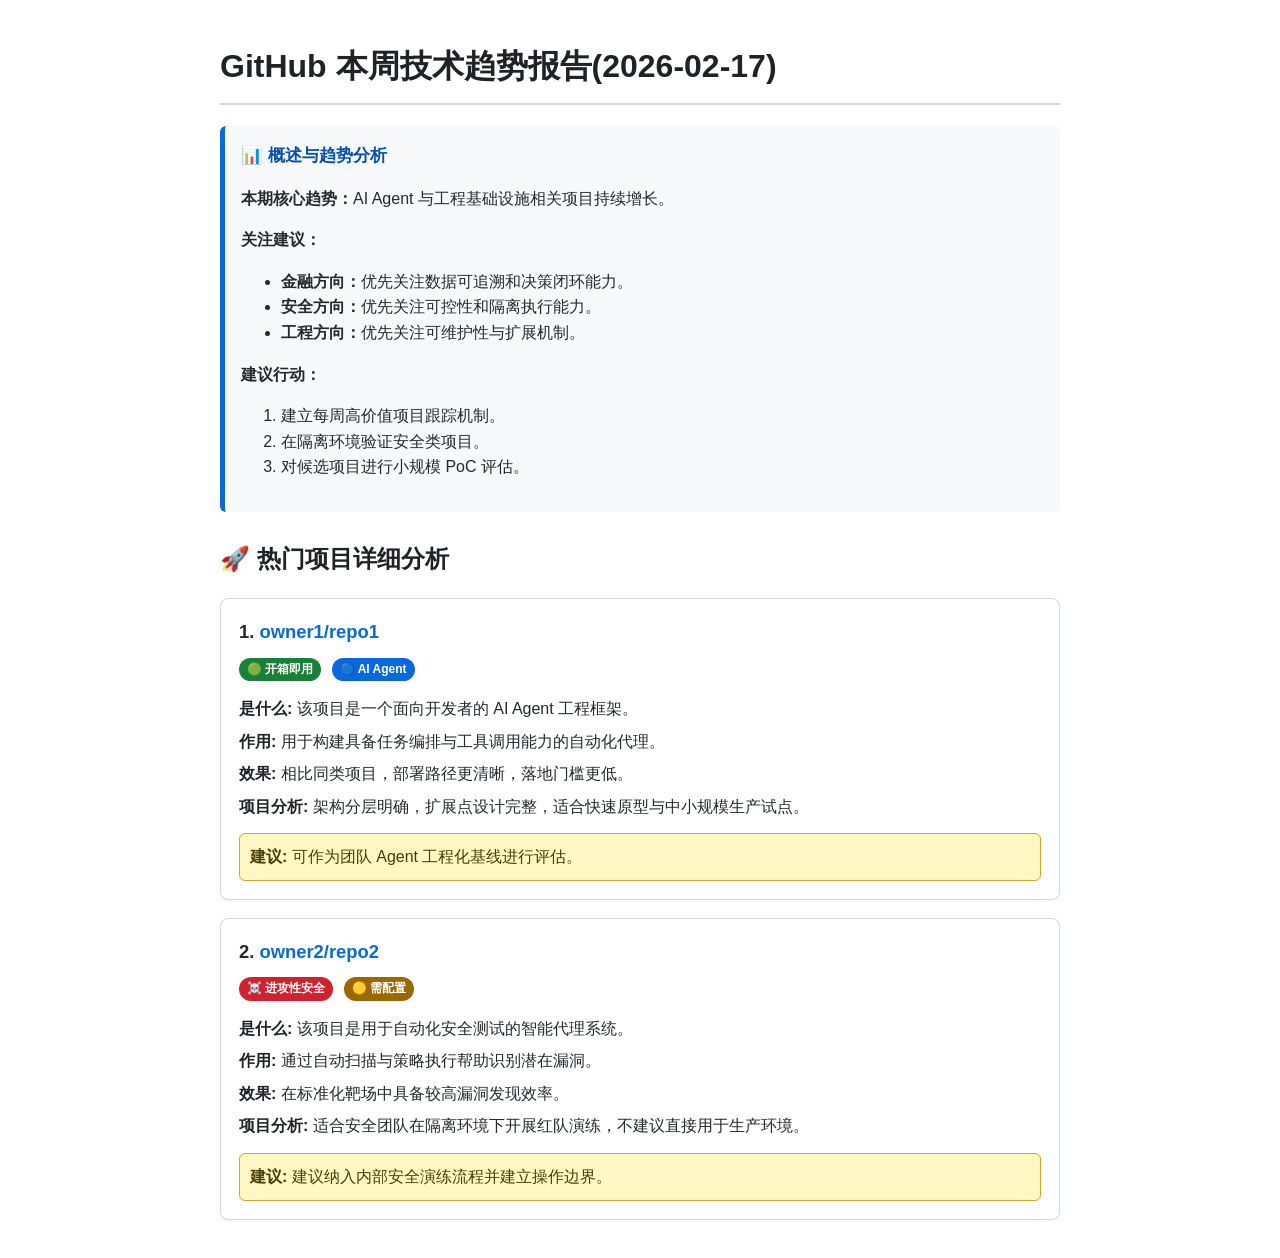
==== automation-skills/github-trending/references/example_report.html @ 57ceb069 "chore: update github trending skill package" ====
<!DOCTYPE html>
<html lang="zh-CN">
<head>
    <meta charset="UTF-8">
    <meta name="viewport" content="width=device-width, initial-scale=1.0">
    <title>GitHub 本周技术趋势报告(2026-02-17)</title>
    <style>
        body { font-family: -apple-system, BlinkMacSystemFont, "Segoe UI", Roboto, Helvetica, Arial, sans-serif; line-height: 1.6; color: #24292f; max-width: 840px; margin: 0 auto; padding: 20px; }
        h1 { color: #1f2328; border-bottom: 2px solid #d1d9e0; padding-bottom: 10px; }
        h2 { margin-top: 28px; color: #1f2328; }
        .overview-section { background-color: #f6f8fa; border-left: 5px solid #0969da; padding: 16px; margin-bottom: 26px; border-radius: 6px; }
        .overview-title { font-weight: 700; font-size: 1.08em; color: #0550ae; margin-bottom: 8px; }
        .repo-card { background: #fff; border: 1px solid #d0d7de; border-radius: 8px; padding: 18px; margin-bottom: 18px; box-shadow: 0 1px 2px rgba(27,31,36,0.06); }
        .repo-title { font-size: 1.15em; font-weight: 700; margin-bottom: 8px; }
        .repo-title a { color: #0969da; text-decoration: none; }
        .repo-title a:hover { text-decoration: underline; }
        .tag { display: inline-block; padding: 2px 8px; border-radius: 999px; font-size: 12px; font-weight: 700; margin-right: 6px; margin-bottom: 8px; color: #fff; }
        .tag-green { background-color: #1a7f37; }
        .tag-yellow { background-color: #9a6700; }
        .tag-red { background-color: #cf222e; }
        .tag-blue { background-color: #0969da; }
        .tag-purple { background-color: #8250df; }
        .tag-gray { background-color: #57606a; }
        .detail-row { margin-top: 7px; }
        .label { font-weight: 700; color: #1f2328; }
        .suggestion-box { background-color: #fff8c5; border: 1px solid #d4a72c; border-radius: 6px; padding: 10px; margin-top: 14px; color: #4d3d00; }
    </style>
</head>
<body>

    <h1>GitHub 本周技术趋势报告(2026-02-17)</h1>

    <div class="overview-section">
        <div class="overview-title">📊 概述与趋势分析</div>
        <p><strong>本期核心趋势：</strong>AI Agent 与工程基础设施相关项目持续增长。</p>
        <p><strong>关注建议：</strong></p>
        <ul>
            <li><strong>金融方向：</strong>优先关注数据可追溯和决策闭环能力。</li>
            <li><strong>安全方向：</strong>优先关注可控性和隔离执行能力。</li>
            <li><strong>工程方向：</strong>优先关注可维护性与扩展机制。</li>
        </ul>
        <p><strong>建议行动：</strong></p>
        <ol>
            <li>建立每周高价值项目跟踪机制。</li>
            <li>在隔离环境验证安全类项目。</li>
            <li>对候选项目进行小规模 PoC 评估。</li>
        </ol>
    </div>

    <h2>🚀 热门项目详细分析</h2>

    <div class="repo-card">
        <div class="repo-title">1. <a href="https://github.com/owner1/repo1">owner1/repo1</a></div>
        <div>
            <span class="tag tag-green">🟢 开箱即用</span>
            <span class="tag tag-blue">🔵 AI Agent</span>
        </div>
        <div class="detail-row"><span class="label">是什么:</span> 该项目是一个面向开发者的 AI Agent 工程框架。</div>
        <div class="detail-row"><span class="label">作用:</span> 用于构建具备任务编排与工具调用能力的自动化代理。</div>
        <div class="detail-row"><span class="label">效果:</span> 相比同类项目，部署路径更清晰，落地门槛更低。</div>
        <div class="detail-row"><span class="label">项目分析:</span> 架构分层明确，扩展点设计完整，适合快速原型与中小规模生产试点。</div>
        <div class="suggestion-box"><strong>建议:</strong> 可作为团队 Agent 工程化基线进行评估。</div>
    </div>

    <div class="repo-card">
        <div class="repo-title">2. <a href="https://github.com/owner2/repo2">owner2/repo2</a></div>
        <div>
            <span class="tag tag-red">☠️ 进攻性安全</span>
            <span class="tag tag-yellow">🟡 需配置</span>
        </div>
        <div class="detail-row"><span class="label">是什么:</span> 该项目是用于自动化安全测试的智能代理系统。</div>
        <div class="detail-row"><span class="label">作用:</span> 通过自动扫描与策略执行帮助识别潜在漏洞。</div>
        <div class="detail-row"><span class="label">效果:</span> 在标准化靶场中具备较高漏洞发现效率。</div>
        <div class="detail-row"><span class="label">项目分析:</span> 适合安全团队在隔离环境下开展红队演练，不建议直接用于生产环境。</div>
        <div class="suggestion-box"><strong>建议:</strong> 建议纳入内部安全演练流程并建立操作边界。</div>
    </div>

</body>
</html>
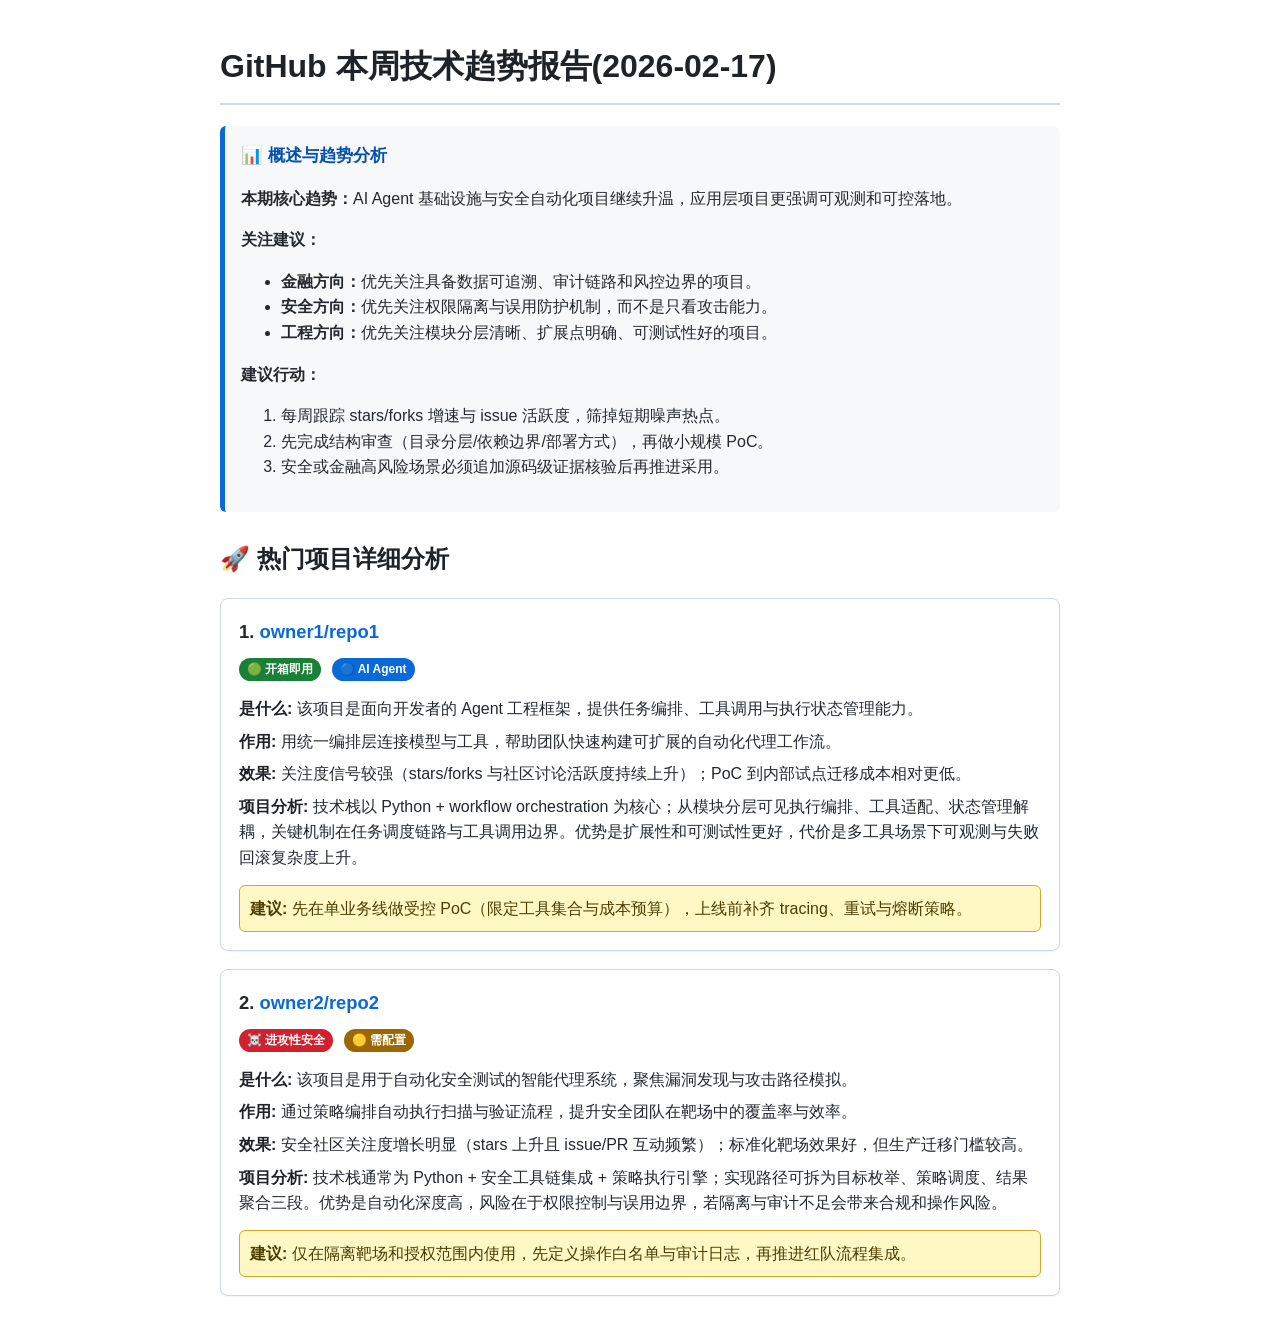
==== commit 8482db04: "refactor: streamline GitHub Trending report generation and validation processes" ====
--- a/automation-skills/github-trending/references/example_report.html
+++ b/automation-skills/github-trending/references/example_report.html
@@ -32,18 +32,18 @@
 
     <div class="overview-section">
         <div class="overview-title">📊 概述与趋势分析</div>
-        <p><strong>本期核心趋势：</strong>AI Agent 与工程基础设施相关项目持续增长。</p>
+        <p><strong>本期核心趋势：</strong>AI Agent 基础设施与安全自动化项目继续升温，应用层项目更强调可观测和可控落地。</p>
         <p><strong>关注建议：</strong></p>
         <ul>
-            <li><strong>金融方向：</strong>优先关注数据可追溯和决策闭环能力。</li>
-            <li><strong>安全方向：</strong>优先关注可控性和隔离执行能力。</li>
-            <li><strong>工程方向：</strong>优先关注可维护性与扩展机制。</li>
+            <li><strong>金融方向：</strong>优先关注具备数据可追溯、审计链路和风控边界的项目。</li>
+            <li><strong>安全方向：</strong>优先关注权限隔离与误用防护机制，而不是只看攻击能力。</li>
+            <li><strong>工程方向：</strong>优先关注模块分层清晰、扩展点明确、可测试性好的项目。</li>
         </ul>
         <p><strong>建议行动：</strong></p>
         <ol>
-            <li>建立每周高价值项目跟踪机制。</li>
-            <li>在隔离环境验证安全类项目。</li>
-            <li>对候选项目进行小规模 PoC 评估。</li>
+            <li>每周跟踪 stars/forks 增速与 issue 活跃度，筛掉短期噪声热点。</li>
+            <li>先完成结构审查（目录分层/依赖边界/部署方式），再做小规模 PoC。</li>
+            <li>安全或金融高风险场景必须追加源码级证据核验后再推进采用。</li>
         </ol>
     </div>
 
@@ -55,11 +55,11 @@
             <span class="tag tag-green">🟢 开箱即用</span>
             <span class="tag tag-blue">🔵 AI Agent</span>
         </div>
-        <div class="detail-row"><span class="label">是什么:</span> 该项目是一个面向开发者的 AI Agent 工程框架。</div>
-        <div class="detail-row"><span class="label">作用:</span> 用于构建具备任务编排与工具调用能力的自动化代理。</div>
-        <div class="detail-row"><span class="label">效果:</span> 相比同类项目，部署路径更清晰，落地门槛更低。</div>
-        <div class="detail-row"><span class="label">项目分析:</span> 架构分层明确，扩展点设计完整，适合快速原型与中小规模生产试点。</div>
-        <div class="suggestion-box"><strong>建议:</strong> 可作为团队 Agent 工程化基线进行评估。</div>
+        <div class="detail-row"><span class="label">是什么:</span> 该项目是面向开发者的 Agent 工程框架，提供任务编排、工具调用与执行状态管理能力。</div>
+        <div class="detail-row"><span class="label">作用:</span> 用统一编排层连接模型与工具，帮助团队快速构建可扩展的自动化代理工作流。</div>
+        <div class="detail-row"><span class="label">效果:</span> 关注度信号较强（stars/forks 与社区讨论活跃度持续上升）；PoC 到内部试点迁移成本相对更低。</div>
+        <div class="detail-row"><span class="label">项目分析:</span> 技术栈以 Python + workflow orchestration 为核心；从模块分层可见执行编排、工具适配、状态管理解耦，关键机制在任务调度链路与工具调用边界。优势是扩展性和可测试性更好，代价是多工具场景下可观测与失败回滚复杂度上升。</div>
+        <div class="suggestion-box"><strong>建议:</strong> 先在单业务线做受控 PoC（限定工具集合与成本预算），上线前补齐 tracing、重试与熔断策略。</div>
     </div>
 
     <div class="repo-card">
@@ -68,11 +68,11 @@
             <span class="tag tag-red">☠️ 进攻性安全</span>
             <span class="tag tag-yellow">🟡 需配置</span>
         </div>
-        <div class="detail-row"><span class="label">是什么:</span> 该项目是用于自动化安全测试的智能代理系统。</div>
-        <div class="detail-row"><span class="label">作用:</span> 通过自动扫描与策略执行帮助识别潜在漏洞。</div>
-        <div class="detail-row"><span class="label">效果:</span> 在标准化靶场中具备较高漏洞发现效率。</div>
-        <div class="detail-row"><span class="label">项目分析:</span> 适合安全团队在隔离环境下开展红队演练，不建议直接用于生产环境。</div>
-        <div class="suggestion-box"><strong>建议:</strong> 建议纳入内部安全演练流程并建立操作边界。</div>
+        <div class="detail-row"><span class="label">是什么:</span> 该项目是用于自动化安全测试的智能代理系统，聚焦漏洞发现与攻击路径模拟。</div>
+        <div class="detail-row"><span class="label">作用:</span> 通过策略编排自动执行扫描与验证流程，提升安全团队在靶场中的覆盖率与效率。</div>
+        <div class="detail-row"><span class="label">效果:</span> 安全社区关注度增长明显（stars 上升且 issue/PR 互动频繁）；标准化靶场效果好，但生产迁移门槛较高。</div>
+        <div class="detail-row"><span class="label">项目分析:</span> 技术栈通常为 Python + 安全工具链集成 + 策略执行引擎；实现路径可拆为目标枚举、策略调度、结果聚合三段。优势是自动化深度高，风险在于权限控制与误用边界，若隔离与审计不足会带来合规和操作风险。</div>
+        <div class="suggestion-box"><strong>建议:</strong> 仅在隔离靶场和授权范围内使用，先定义操作白名单与审计日志，再推进红队流程集成。</div>
     </div>
 
 </body>
